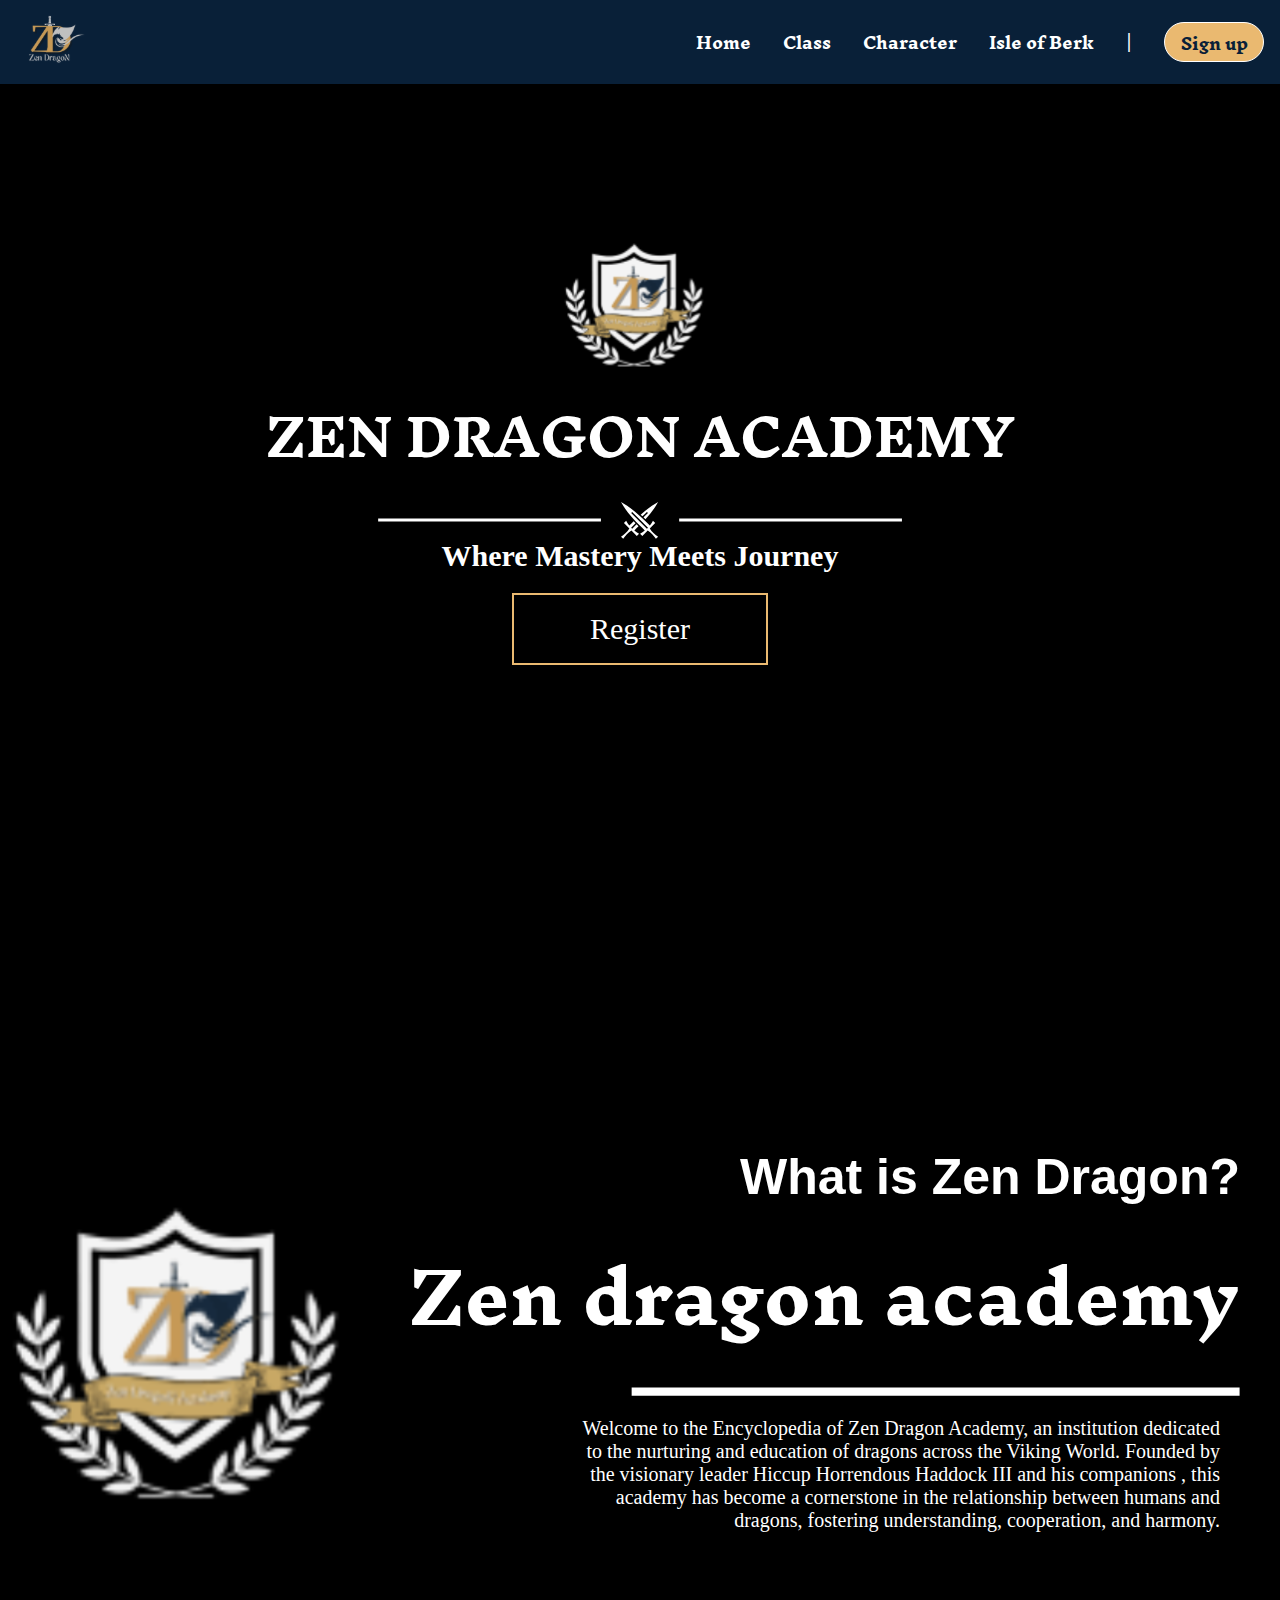
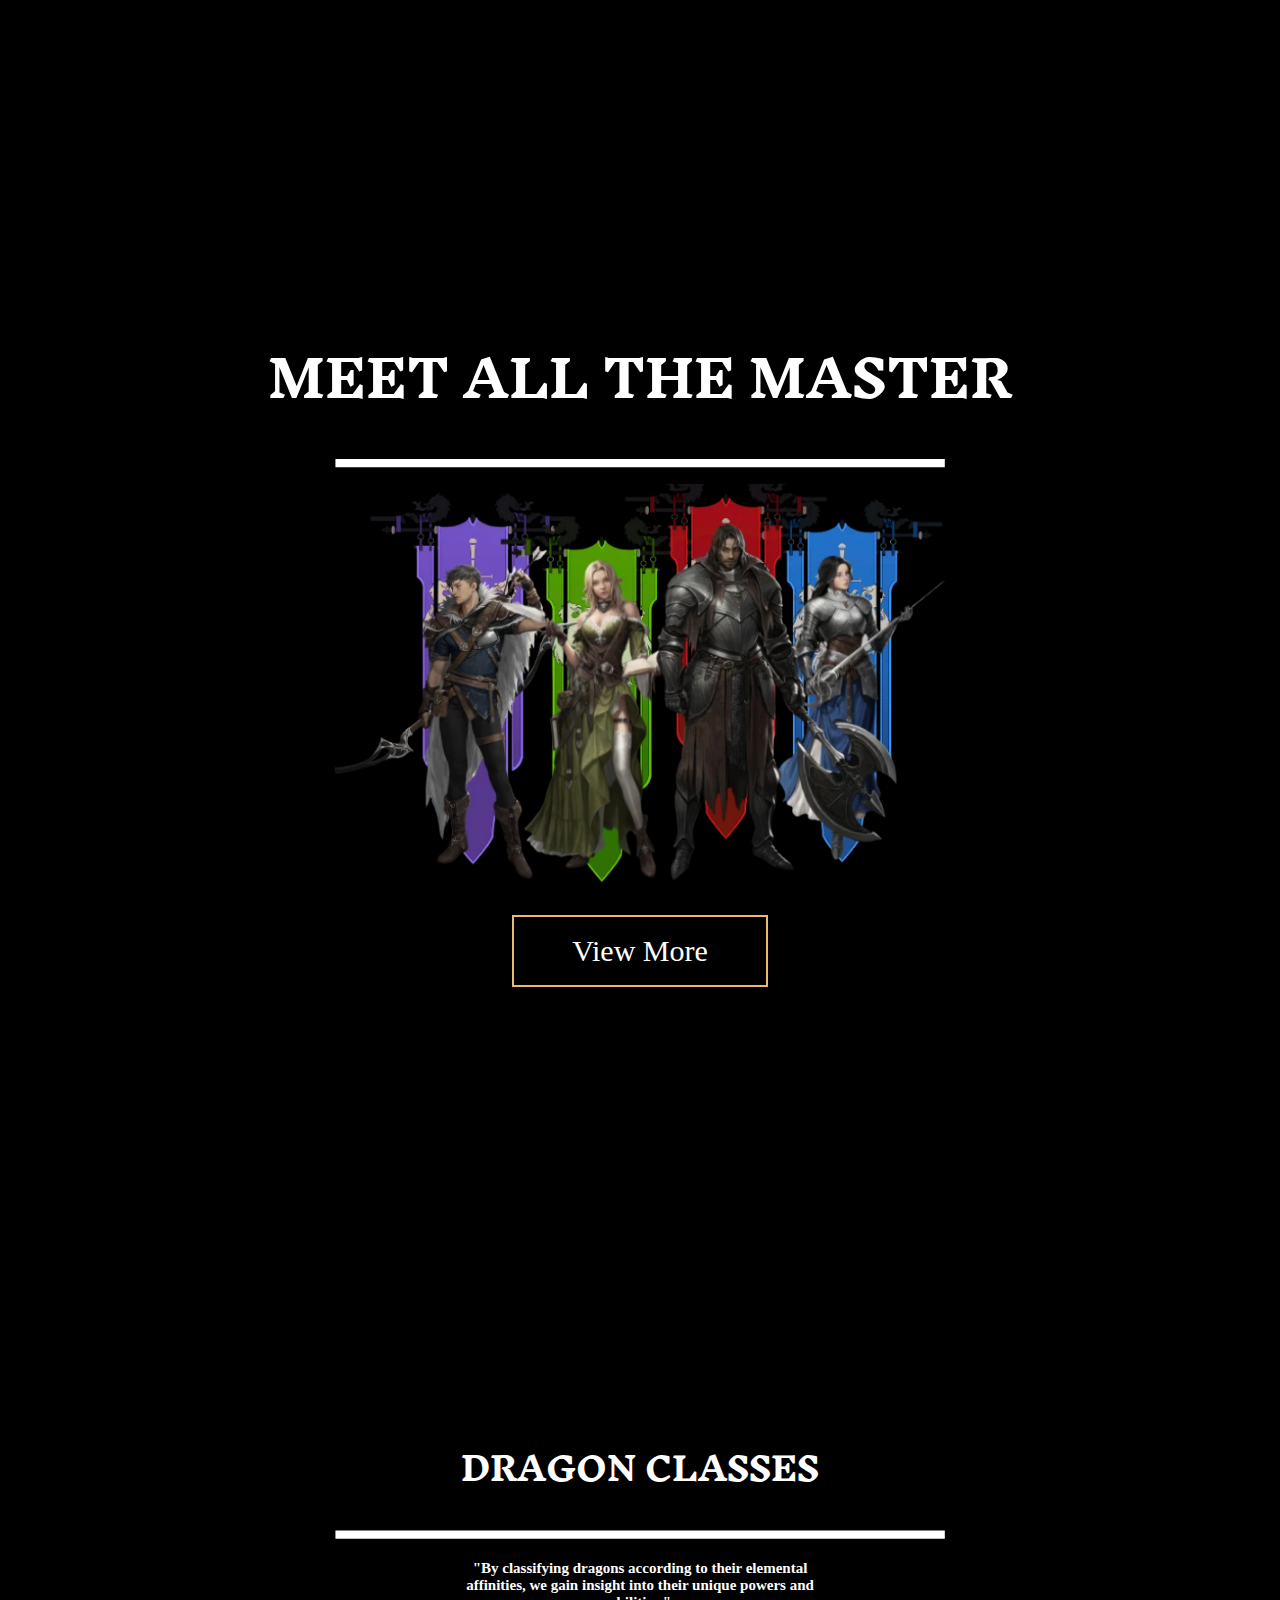
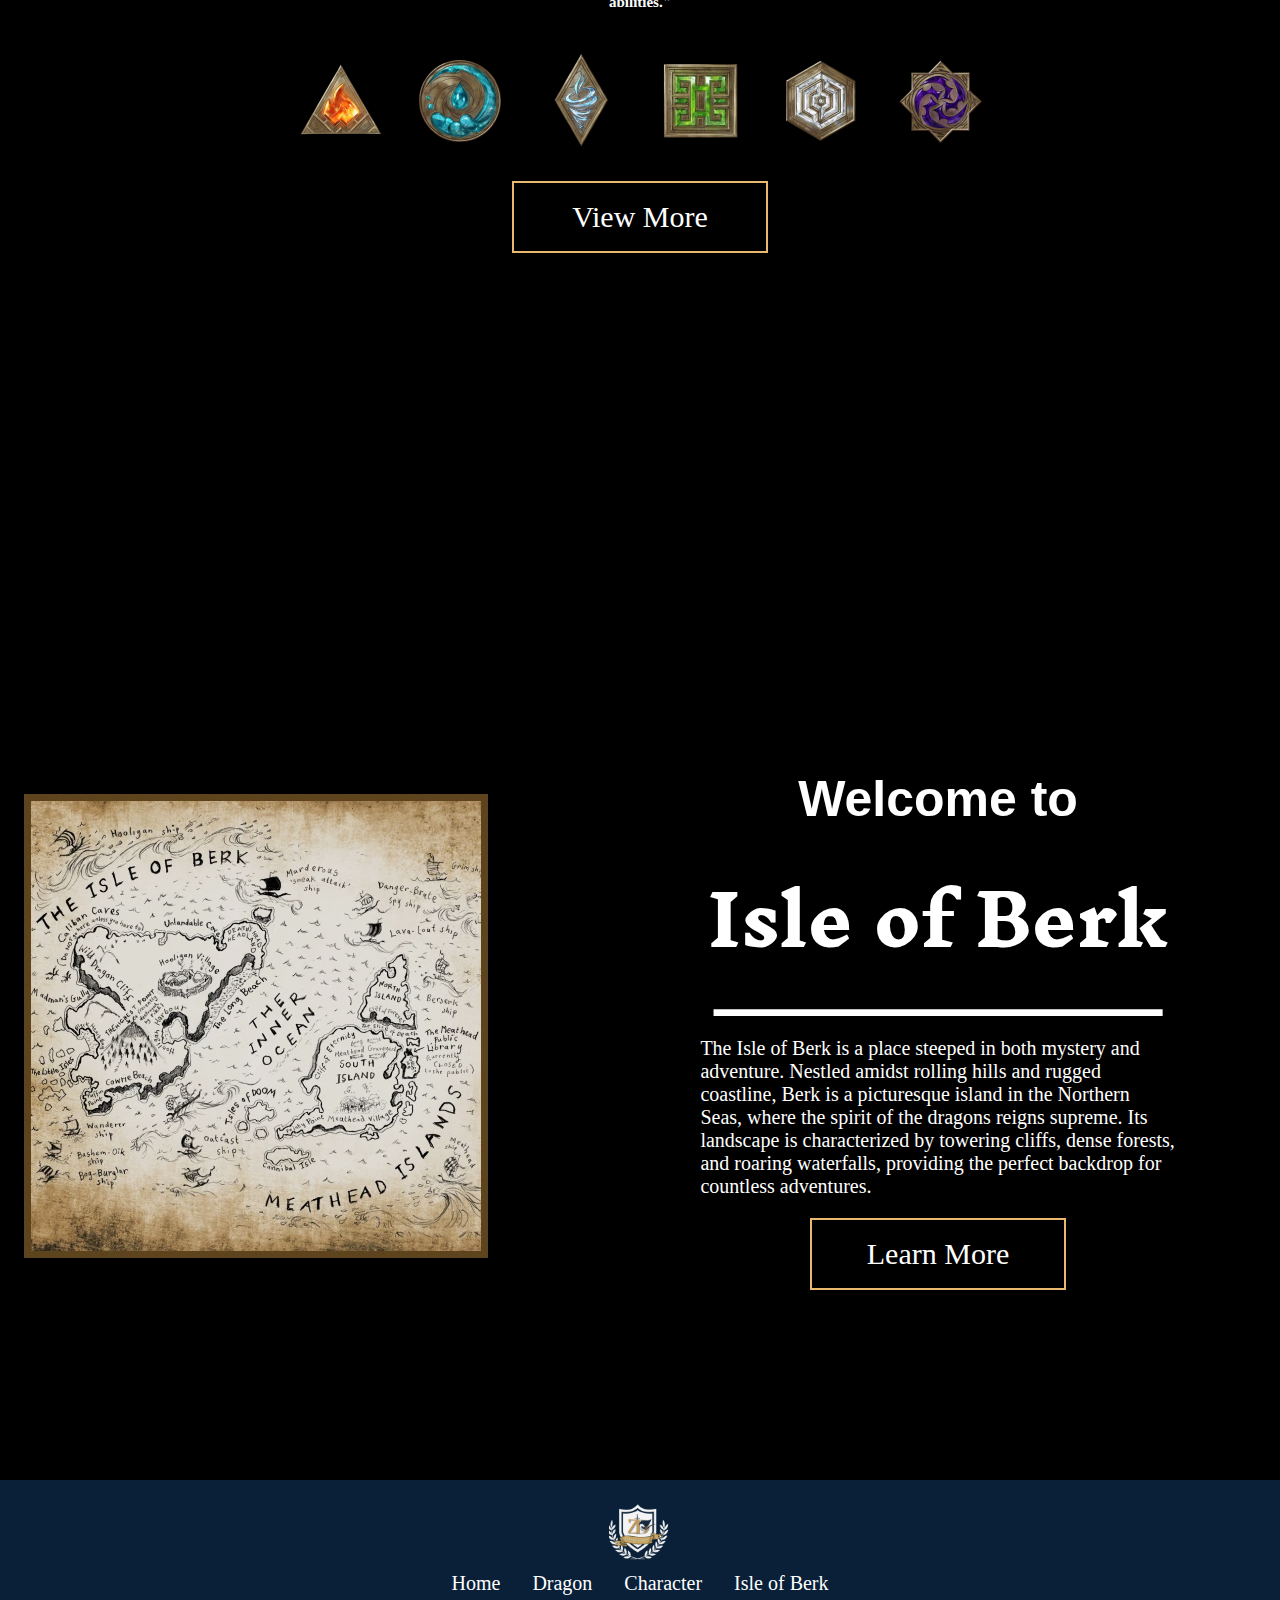
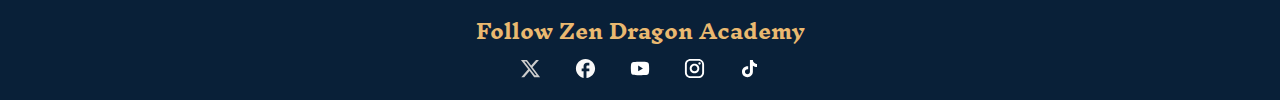
==== index.html @ fc59d3f0 "Add files via upload" ====
<!DOCTYPE html>
<html lang="en">
<head>
    <meta charset="UTF-8">
    <meta name="viewport" content="width=device-width, initial-scale=1.0">
    <title>Main page</title>
    <link rel="stylesheet" href="style.css">
</head>
<body>
    <nav>
        <div class="logo">
            <img src="/asset/logo_navbar.svg" alt="Zen-Dragon-logo" />
        </div>
        <div id="menu-icon" class="menu-icon">
            <img src="/asset/bar.svg">
        </div>
        <ul id="menu-list" class="hidden">
            <li>
                <a href="/main_page/main_page.html">Home</a>
            </li>
            <li>
                <a href="/class/dragon.html">Class</a>
            </li>
            <li>
                <a href="/character/index.html">Character</a>
            </li>
            <li>
                <a href="/isle/index.html">Isle of Berk</a>
            </li>
            <div class="pembatas">
                <li><a>|</a></li>
            </div>
            <div class="sign-up" id="sign-up">
                <li>
                <a href="/register/register.html">Sign up</a>
                </li>
            </div>
        </ul>
    </nav>
    <main>
        <div class="container1">
            <img src="/asset/logo_main.svg" alt="" class="img-main">
            <h1 class="h1-main">ZEN DRAGON ACADEMY</h1>
            <div class="gambar-garis">
                <img src="/asset/Line_3.svg" alt="" class="img-garis">
                <img src="/asset/Vector.svg" alt="" class="img-pedang">
                <img src="/asset/Line_3.svg" alt="" class="img-garis">
            </div>
            <h3 class="h3-main">Where Mastery Meets Journey</h3>
            <a href="/register/register.html" class="a-character">Register</a>
        </div>  
        
        <div class="container2">
            <img src="/asset/logo_main.svg" alt="" class="img-container2">
            <div class="container-text">
                <h2 class="h2-page2">What is Zen Dragon?</h2>
                <h1 class="h1-page2">Zen dragon academy</h1>
                <img src="/asset/Line_3.svg" alt="" class="img-page2">
                <p class="p-page2">Welcome to the Encyclopedia of Zen Dragon Academy, an institution dedicated to the nurturing and education of dragons across the Viking World. Founded by the visionary leader Hiccup Horrendous Haddock III and his companions , this academy has become a cornerstone in the relationship between humans and dragons, fostering understanding, cooperation, and harmony.</p>
            </div>
        </div>

        <div class="container3">
            <h1 class="h1-page3">MEET ALL THE MASTER</h1>
            <img src="/asset/Line_3.svg" alt="" class="img-page3">
            <img src="/asset/char.png" alt="" class="img-character">
            <a href="/character/index.html" class="a-character">View More</a>
        </div>

        <div class="container4">
            <h1 class="h1-page4">DRAGON CLASSES</h1>
            <img src="/asset/Line_3.svg" alt="" class="img-page4">
            <h3 class="h3-page4">"By classifying dragons according to their elemental affinities, we gain insight into their unique powers and abilities."</h3>
            <div class="element">
                <img src="/asset/fire_element.webp" alt="" class="img-element">
                <img src="/asset/water_element.webp" alt="" class="img-element">
                <img src="/asset/air_element.webp" alt="" class="img-element">
                <img src="/asset/earth_element.webp" alt="" class="img-element">
                <img src="/asset/light_element.webp" alt="" class="img-element">
                <img src="/asset/dark_element.webp" alt="" class="img-element">
            </div>
            <a href="/class/dragon.html" class="a-character">View More</a>
        </div>

        <div class="container5">
            <img src="/asset/map.webp" alt="" class="img-map">
            <div class="container-text5">
                <h2 class="h2-page5">Welcome to</h2>
                <h1 class="h1-page5">Isle of Berk</h1>
                <img src="/asset/Line_3.svg" alt="" class="img-page2">
                <p class="p-page5">The Isle of Berk is a place steeped in both mystery and adventure. Nestled amidst rolling hills and rugged coastline, Berk is a picturesque island in the Northern Seas, where the spirit of the dragons reigns supreme. Its landscape is characterized by towering cliffs, dense forests, and roaring waterfalls, providing the perfect backdrop for countless adventures.</p>
                <a href="" class="a-character">Learn More</a>
            </div>
        </div>
    </main>
    <footer>
        <img src="/asset/logo_footer.svg" alt="" class="logo-footer">
        <ul class="ul-footer">
            <li class="li-footer">
                <a href="" class="a-footer">Home</a>
            </li>
            <li class="li-footer">
                <a href="/class/dragon.html" class="a-footer">Dragon</a>
            </li>
            <li class="li-footer">
                <a href="/character/index.html" class="a-footer">Character</a>
            </li>
            <li class="li-footer">
                <a href="/isle/index.html" class="a-footer">Isle of Berk</a>
            </li>
        </ul>
        <h1 class="h1-footer">Follow Zen Dragon Academy</h1>
        <div class="container-sosmed">
            <img src="/asset/x.svg" alt="" class="img-sosmed">
            <img src="/asset/facebook.svg" alt="" class="img-sosmed">
            <img src="/asset/youtube.svg" alt="" class="img-sosmed">
            <img src="/asset/instagram.svg" alt="" class="img-sosmed">
            <img src="/asset/tiktok.svg" alt="" class="img-sosmed">
        </div>
    </footer>
    <script src="apps.js"></script>
</body>
</html>
---- style.css ----
@font-face{
    font-family: 'inknut';
    src: url(../asset/InknutAntiqua-Bold.ttf)format('truetype');
  }
  *,
  html {
    padding: 0;
    margin: 0;
    box-sizing: border-box;
  }
  
  body {
    background-color: #000000;
  }
  
  nav {
    position: absolute;
    top: 0;
    width: 100%;
    /* background-color: #092038; */
    display: flex;
    justify-content: space-between;
    padding: 0rem 1rem;
    height: 20 dvh;
    z-index: 100;
  }
  
  nav:hover{
    background-color: #092038;
    transition: all 0.5s ease;
  }
  nav ul {
    display: flex;
    align-items: center;
    gap: 2rem;
    list-style: none;
  }
  
  nav div img {
    width: 80px;
    justify-content: center;
  }
  
  nav ul li a {
    text-decoration: none;
    font-family: 'inknut',system-ui, -apple-system, BlinkMacSystemFont, 'Segoe UI', Roboto, Oxygen, Ubuntu, Cantarell, 'Open Sans', 'Helvetica Neue', sans-serif;
    color: #ffffff;
    font-weight: 500;
    padding: 8px 0;
    transition: all;
    transition-duration: 300ms;
  }
  nav ul #login:hover{
    border: 3px solid #af8a54;
    border-spacing: 30px;
    border-radius: 20px;
    background-color: rgb(255, 255, 255);
    width: 100px;
    height: 40px;
    color: #cc7c05;
    transition: all;
  }
  
  nav ul #sign-up a{
    color: #092038;
  }
  nav ul #sign-up {
    border: 1.5px solid #ffffff;
    border-radius: 20px;
    background-color: #EAB970;
    width: 100px;
    height: 40px;
    align-content: center;
    text-align: center;
  }
  
  nav ul #sign-up:hover{
    border: 3px solid #ffffff;
    border-spacing: 30px;
    border-radius: 20px;
    background-color: #C69956;
    width: 100px;
    height: 40px;
    transition: all;
  }
  
  nav ul li a:hover {
    color: #EAB970;
    border-bottom: 1px solid #EAB970;
  }
  
  .menu-icon {
    width: 40px;
    display: none;
    margin: 3vw;
  }

main {
  padding-top: 0rem;
}
.container1{
    background-image: url(../asset/back\ welcome.webp);
    background-size: cover;
    height: 100vh;
    display: flex;
    justify-content: center;
    align-items: center;
    flex-direction: column;
}

.gambar-garis{
    display: flex;
    justify-content: center;
    align-items: center;
    gap: 20px;
}

.h1-main{
    color: white;
    font-family: 'inknut';
    font-size: 50px;
}

.img-main{
    width: 12%;
}

.h3-main{
    color: white;
    font-size: 30px;
    padding-bottom: 20px;
}

.kotak-register{
    border: 1px solid white;
    width: 20%;
    height: 7%;
    display: flex;
    justify-content: center;
    align-items: center;
}

.a-register{
    color: white;
    text-decoration: none;
    font-size: 30px;
}

.a-register:hover{
    text-decoration: underline;
}

.container2{
    border: 10px solid black;
    display: flex;
    justify-content: center;
    align-items: center;
    height: 100vh;
    background-image: url(../asset/back\ welcome\ 2.webp);
    background-size: cover;
}

.img-container2{
    width: 100%;
}

.container-text{
    display: flex;
    flex-direction: column;
    justify-content: center;
    align-items: end;
    text-align: right;
    padding-right: 30px;
}

.h2-page2{
    font-size: 50px;
    color: white;
    font-family: Arial, Helvetica, sans-serif;
}

.h1-page2{
    color: white;
    font-size: 70px;
    font-family: 'inknut';
}

.img-page2{
    width: 70%;
}

.p-page2{
    color: white;
    font-size: 20px;
    width: 80%;
    padding: 20px;
}

.container3{
    background-image: url(../asset/back\ char\ welcome.webp);
    display: flex;
    flex-direction: column;
    justify-content: center;
    align-items: center;
    padding: 30px;
    height: 100vh;
    width: 100%;
}

.h1-page3{
    color: white;
    font-family: 'inknut';
    font-size: 50px;
}

.img-page3{
    width: 50%;
    height: 5%;
}

.img-character{
    width: 60%;
    padding-bottom: 30px;
}

.a-character{
    display: flex;
    justify-content: center;
    align-items: center;
    font-size: 30px;
    text-decoration: none;
    color: white;
    border: 2px solid #EAB970;
    width: 20vw;
    height: 8vh;
}

.a-character:hover{
    text-decoration: underline;
    transition: 0.5s ease-in-out;
}

.container4{
    height: 120vh;
    display: flex;
    justify-content: center;
    align-items: center;
    flex-direction: column;
    padding: 30px;
    background-image: url(../asset/bcak\ naga\ 2.webp);
    background-size: cover;
}

.h1-page4{
    color: white;
    font-family: 'inknut';
}

.img-page4{
    width: 50%;
    height: 5%;
}

.h3-page4{
    color: white;
    text-align: center;
    font-size: 15px;
    width: 30%;
    padding-bottom: 40px;
}

.element{
    display: flex;
    justify-content: center;
    align-items: center;
    gap: 20px;
    padding-bottom: 30px;
}

.container5{
    height: 100vh;
    display: flex;
    justify-content: center;
    align-items: center;
    padding: 20px;
    gap: 10%;
    background-image: url(../asset/map\ back.webp);
    background-size: cover;
}

.container-text5{
    display: flex;
    flex-direction: column;
    justify-content: center;
    align-items:center;
    text-align: left;
    /* padding-right: 30px; */
}

.h2-page5{
    font-size: 50px;
    color: white;
    font-family: Arial, Helvetica, sans-serif;
}

.h1-page5{
    color: white;
    font-size: 70px;
    font-family: 'inknut';
}

.img-page5{
    width: 70%;
}

.p-page5{
    color: white;
    font-size: 20px;
    width: 80%;
    padding: 20px;
    text-align: left;
}

.a-map{
    display: flex;
    justify-content: center;
    align-items: center;
    font-size: 30px;
    text-decoration: none;
    color: black;
    background-color: white;
    opacity: 80%;
    border: 5px solid #EAB970;
    width: 20vw;
    height: 8vh;
}

.a-map:hover{
    text-decoration: underline;
}

footer{
    background-color: #092038;
    display: flex;
    flex-direction: column;
    justify-content: center;
    align-items: center;
    padding: 20px;
}

.ul-footer{
    display: flex;
    gap: 2rem;
    padding: 10px;
}

.li-footer{
    list-style: none;
}

.a-footer{
    font-size: 20px;
    text-decoration: none;
    color: #ffffff;
}

.a-footer:hover{
    text-decoration: underline;
}

.h1-footer{
    font-family: 'inknut';
    color: #EAB970;
    max-width: 90%;
    font-size: 20px;
}

.container-sosmed{
    display: flex;
    gap: 2rem;
    cursor: pointer;
    justify-content: center;
    align-items: center;
}

.logo-footer{
    width: 5%;
}

.img-sosmed{
    width: 6%;
}



@media screen and (min-width:540px) and (max-width: 1024px) {
    nav {
    flex-wrap: wrap;
    position: fixed;
    width: 100%;
    top: 0;
    padding-bottom: 0vh;
    justify-items: center;
    z-index: 2;
    }

    nav ul .pembatas{
    display: none;
    }

    nav ul{
    flex-direction: column;
    width: 100%;
    margin-bottom: 3vh;
    }
    #login{
    align-content: center;
    align-items: center;
    }
    #login li{
    margin-bottom: 0.5vw;
    }

    #sign-up{
    align-content: center;
    align-items: center;
    }
    #sign-up li{
    margin-bottom: 0.5vw;
    }
    nav ul li{
    margin-bottom: -2vh;
    }

    /* nav ul li:last-of-type {
    padding-bottom: 8px;
    } */

    nav ul.hidden {
    display: none;
    }
    .logo{
    margin-bottom: -10px;
    }
    .menu-icon {
    display: flex;
    align-items: center;
    }

    nav ul #sign-up {
    align-content: center;
    text-align: center;
    }

    .h2-page2{
        font-size: 30px;
    }

    .h1-page2{
        font-size: 30px;
    }

    .container-text{
        width: 100%;
    }

    .container2{
        padding: 30px;
    }

    .img-container2{
        width: 50%;
    }

    .h2-page5{
        font-size: 40px;
    }

    .h1-page5{
        font-size: 30px;
    }

    .container5{
        gap: 0;
    }

    .container-text5 p{
        text-align: center;
    }

    .h1-page3{
        font-size: 40px;
    }

    .h1-main{
        font-size: 40px;
    }

    .h3-page4{
        font-size: 30px;
        width: 70%;
    }

    .img-element{
        width: 10%;
    }
}

@media screen and (min-width: 300px) and (max-width: 539px) {
    nav {
        background-color: #092038;
        display: flex;
        flex-wrap: wrap;
        width: 100%;
        top: 0;
        padding-bottom: 0vh;
        justify-items: center;
      }
      
      nav ul .pembatas{
        display: none;
      }
      
      nav ul{
        /* border: solid green; */
        flex-direction: column;
        width: 100%;
        margin-bottom: 3vh;
        text-align: center;
        
      }
      #login{
        align-content: center;
        align-items: center;
      }
      #login li{ 
        margin-bottom: 0.5vw;
      }
      
      #sign-up{
        align-content: center;
        align-items: center;
      }
      #sign-up li{
        margin-bottom: 0.5vw;
      }
      nav ul li{
        margin-bottom: -2vh;
        text-align: center;
      }
      
      nav ul.hidden {
        display: none;
      }
      .logo img{
      height: 7vh;
      max-height: 7vh;
      /* border: solid red; */
      align-items: center;
    }
    .menu-icon {
      display: flex;
      align-items: center;
      /* border: solid blue; */
      width: 3vw;
    }
    
    nav ul #sign-up {
      align-content: center;
      text-align: center;
    }
    .h1-main{
        font-size: 20px;
    }

    .img-main{
        width: 20%;
    }

    .img-garis{
        width: 20%;
    }

    .h3-main{
        font-size: 20px;
    }

    .a-register{
        font-size: 20px;
    }

    .kotak-register{
        width: 40vw;
    }

    .container1{
        height: 100vh;
    }

    .h2-page2{
        font-size: 20px;
        text-align: center;
    }

    .h1-page2{
        font-size: 20px;
        width: 100%;
        text-align: center;
    }

    .container2{
        text-align: center;
        flex-direction: column;
    }

    .container-text{
        justify-content: center;
        align-items: center;
    }

    .p-page2{
        justify-content: center;
        align-items: center;
        text-align: center;
    }

    .img-container2{
        width: 20%;
    }

    .container3{
        height: 50vh;
    }
    .container3{
        justify-content: start;
    }

    .h1-page3{
        font-size: 15px;
    }

    .container-text5{
        width: 100%;
        display: flex;
        justify-content: center;
        align-items: center;
    }

    .img-character{
        width: 100%;
    }

    .a-character{
        width: 20vw;
        font-size: 10px;
        height: 5vh;
    }

    .h1-page4{
        font-size: 20px;
    }

    .h3-page4{
        font-size: 20px;
        width: 40vw;
    }

    .img-element{
        width: 10%;
    }

    .element{
        display: flex;
        justify-content: center;
        align-items: center;
    }

    .container4{
        height: 80vh;
        background-image: url(../asset/bcak\ naga\ 2.webp);
        background-size: cover;
    }

    .container5{
        flex-direction: column;
        justify-content: center;
        align-items: center;
        gap: 1rem;
    }

    .img-map{
        width: 30%;
    }

    .h2-page5{
        font-size: 20px;
    }

    .h1-page5{
        font-size: 20px;
    }

    .p-page5{
        text-align: center;
    }

    .container1, .container2,.container3,.container4,.container5{
        width: 100%;
        padding: 20px;
    }
    .logo-footer{
        width: 20%;
    }

    .ul-footer{
        display: flex;
        gap: 2rem;
        padding: 10px;
    }
    
    .li-footer{
        list-style: none;
    }
    
    .a-footer{
        font-size: 15px;
        text-decoration: none;
        color: #ffffff;
    }
    
    .a-footer:hover{
        text-decoration: underline;
    }
    
    .h1-footer{
        font-family: 'inknut';
        color: #EAB970;
        font-size: 15px;
    }
    
    .container-sosmed{
        display: flex;
        gap: 1rem;
        cursor: pointer;
        justify-content: center;
        align-items: center;
    }

    .img-sosmed{
        width: 10%;
    }

    footer{
        width: 100%;
    }
}
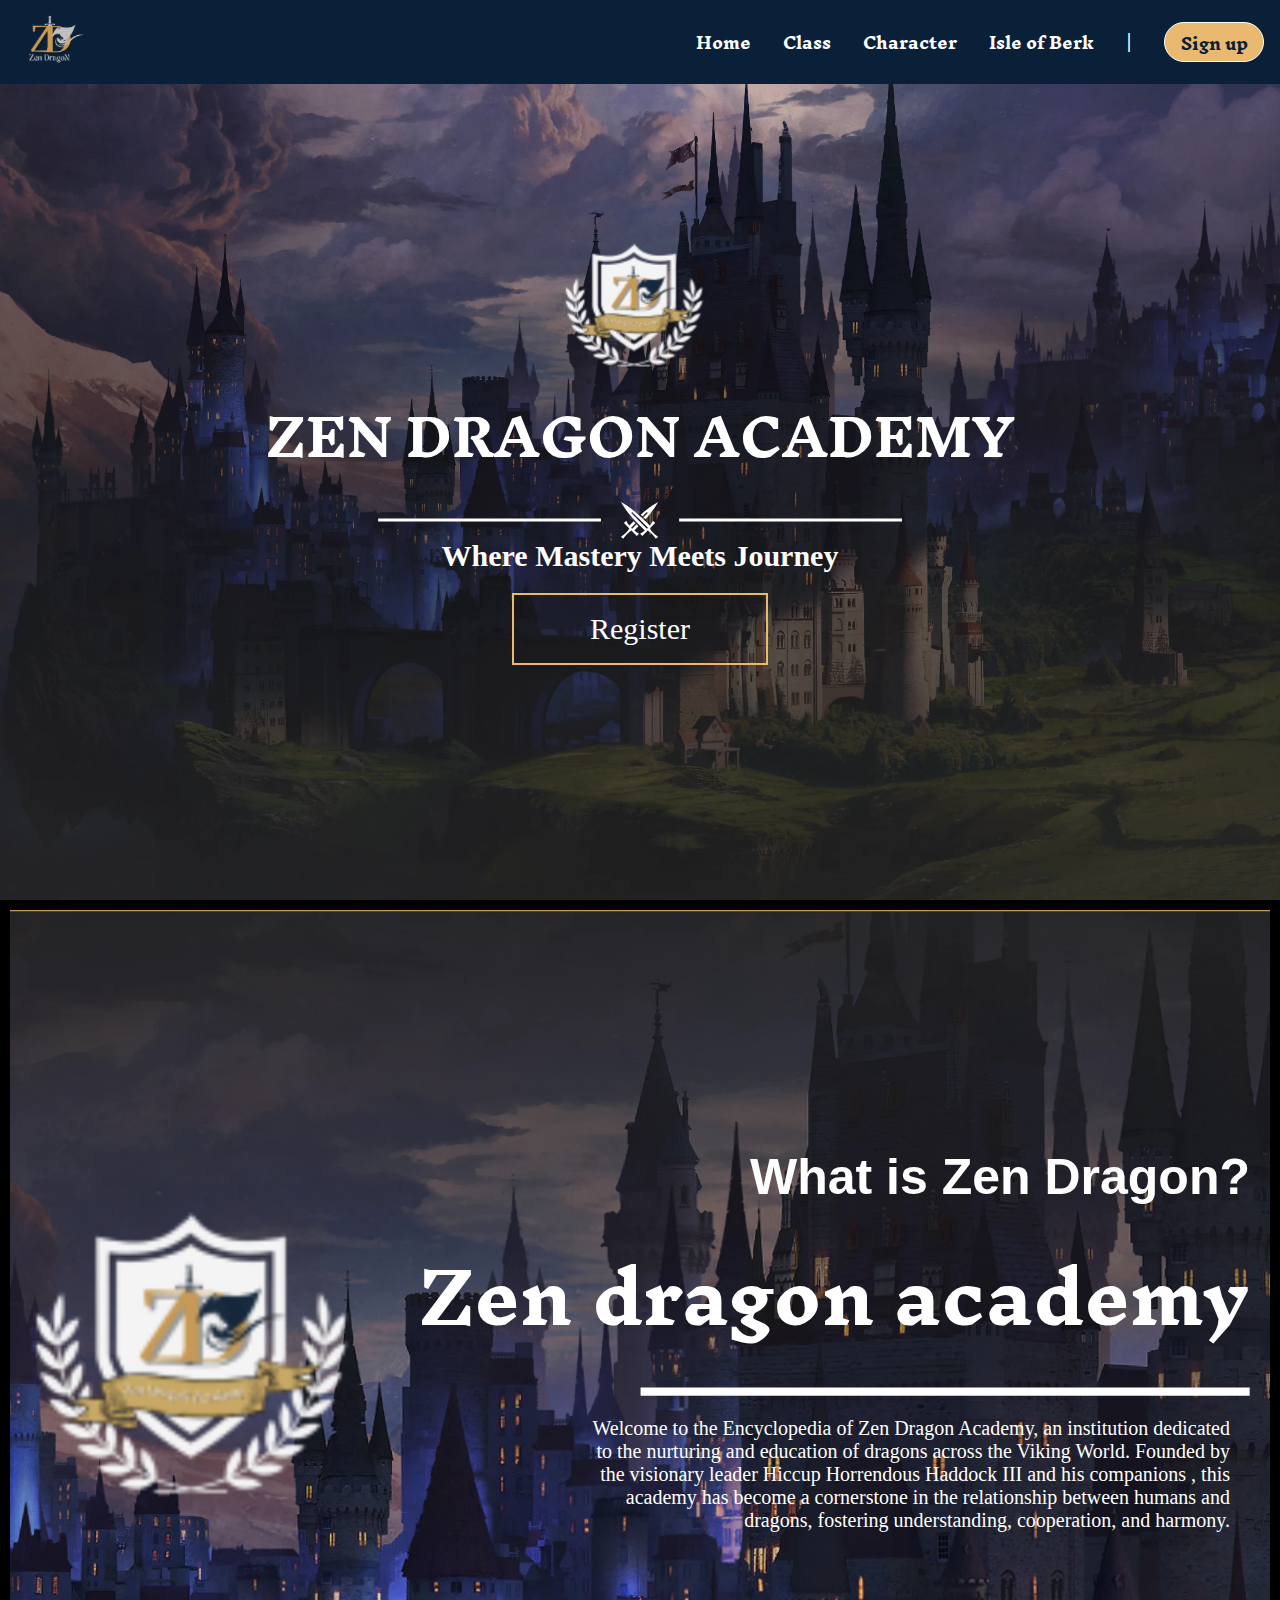
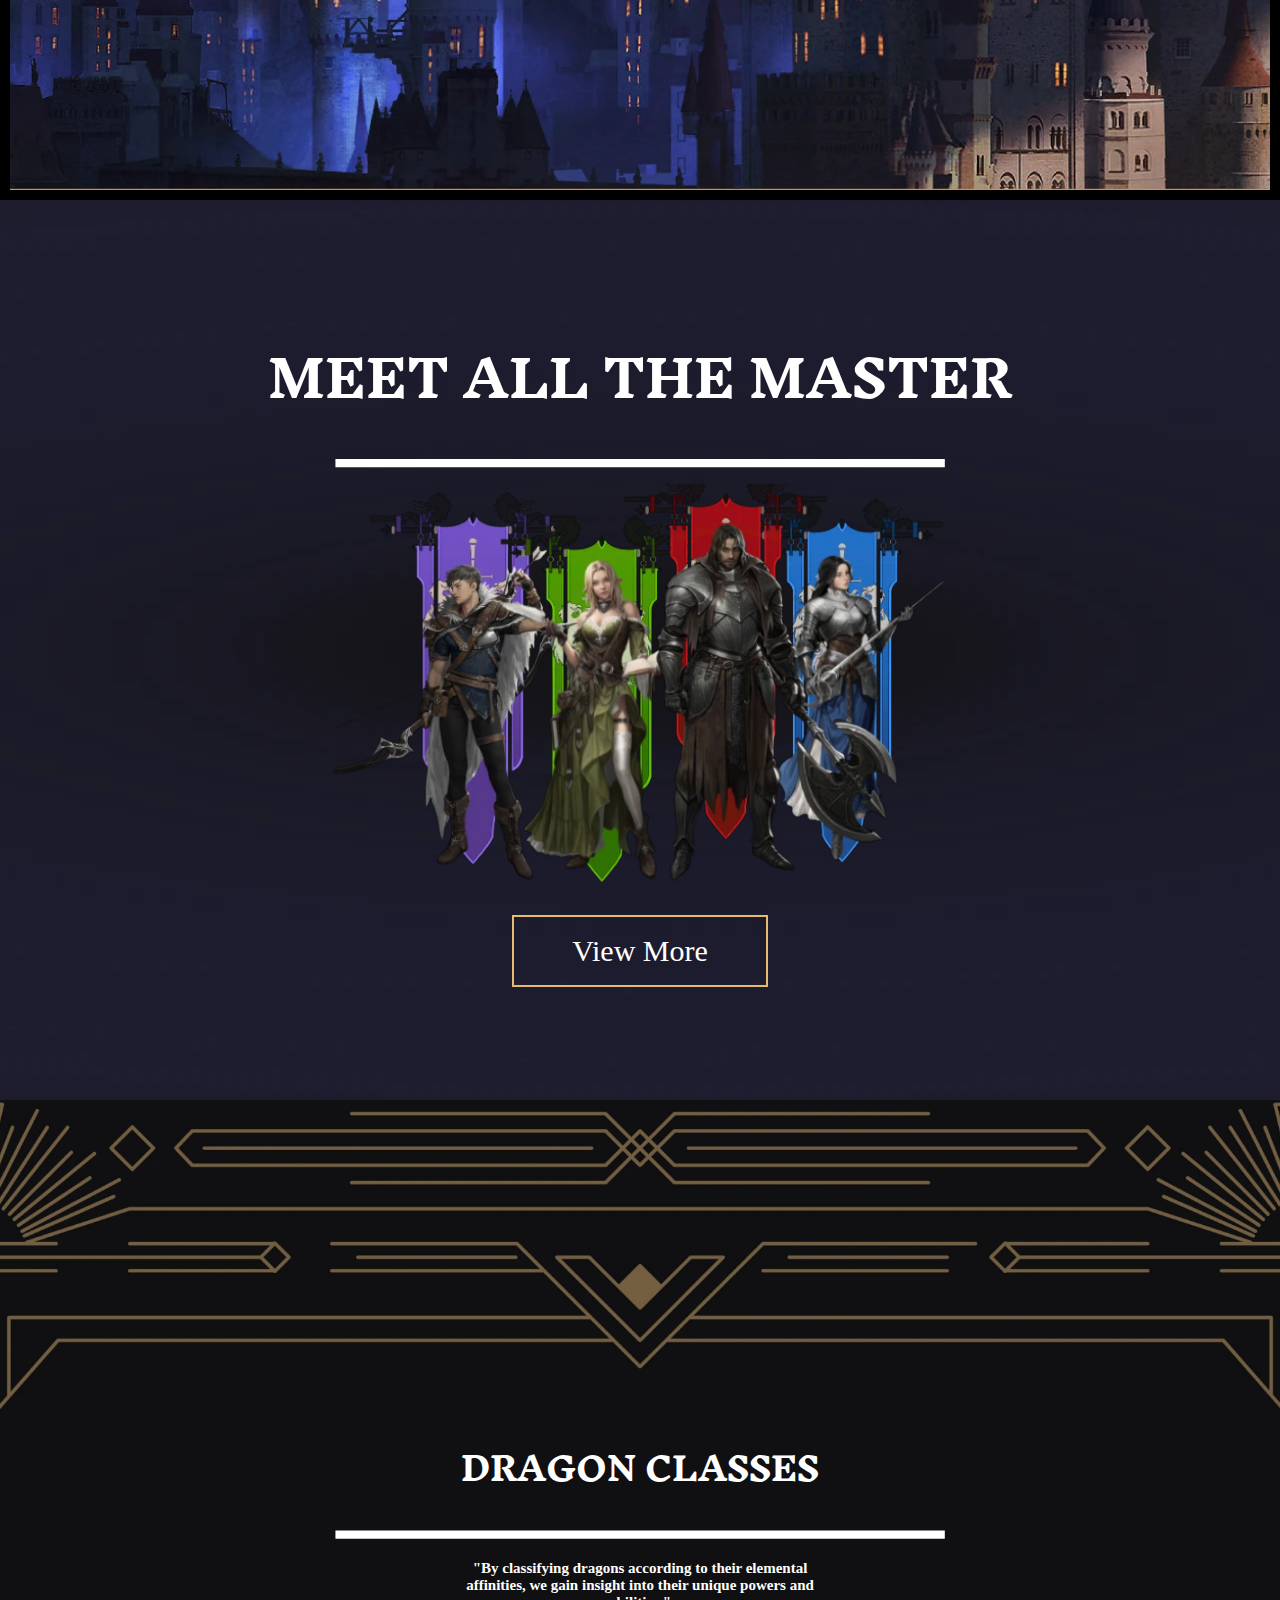
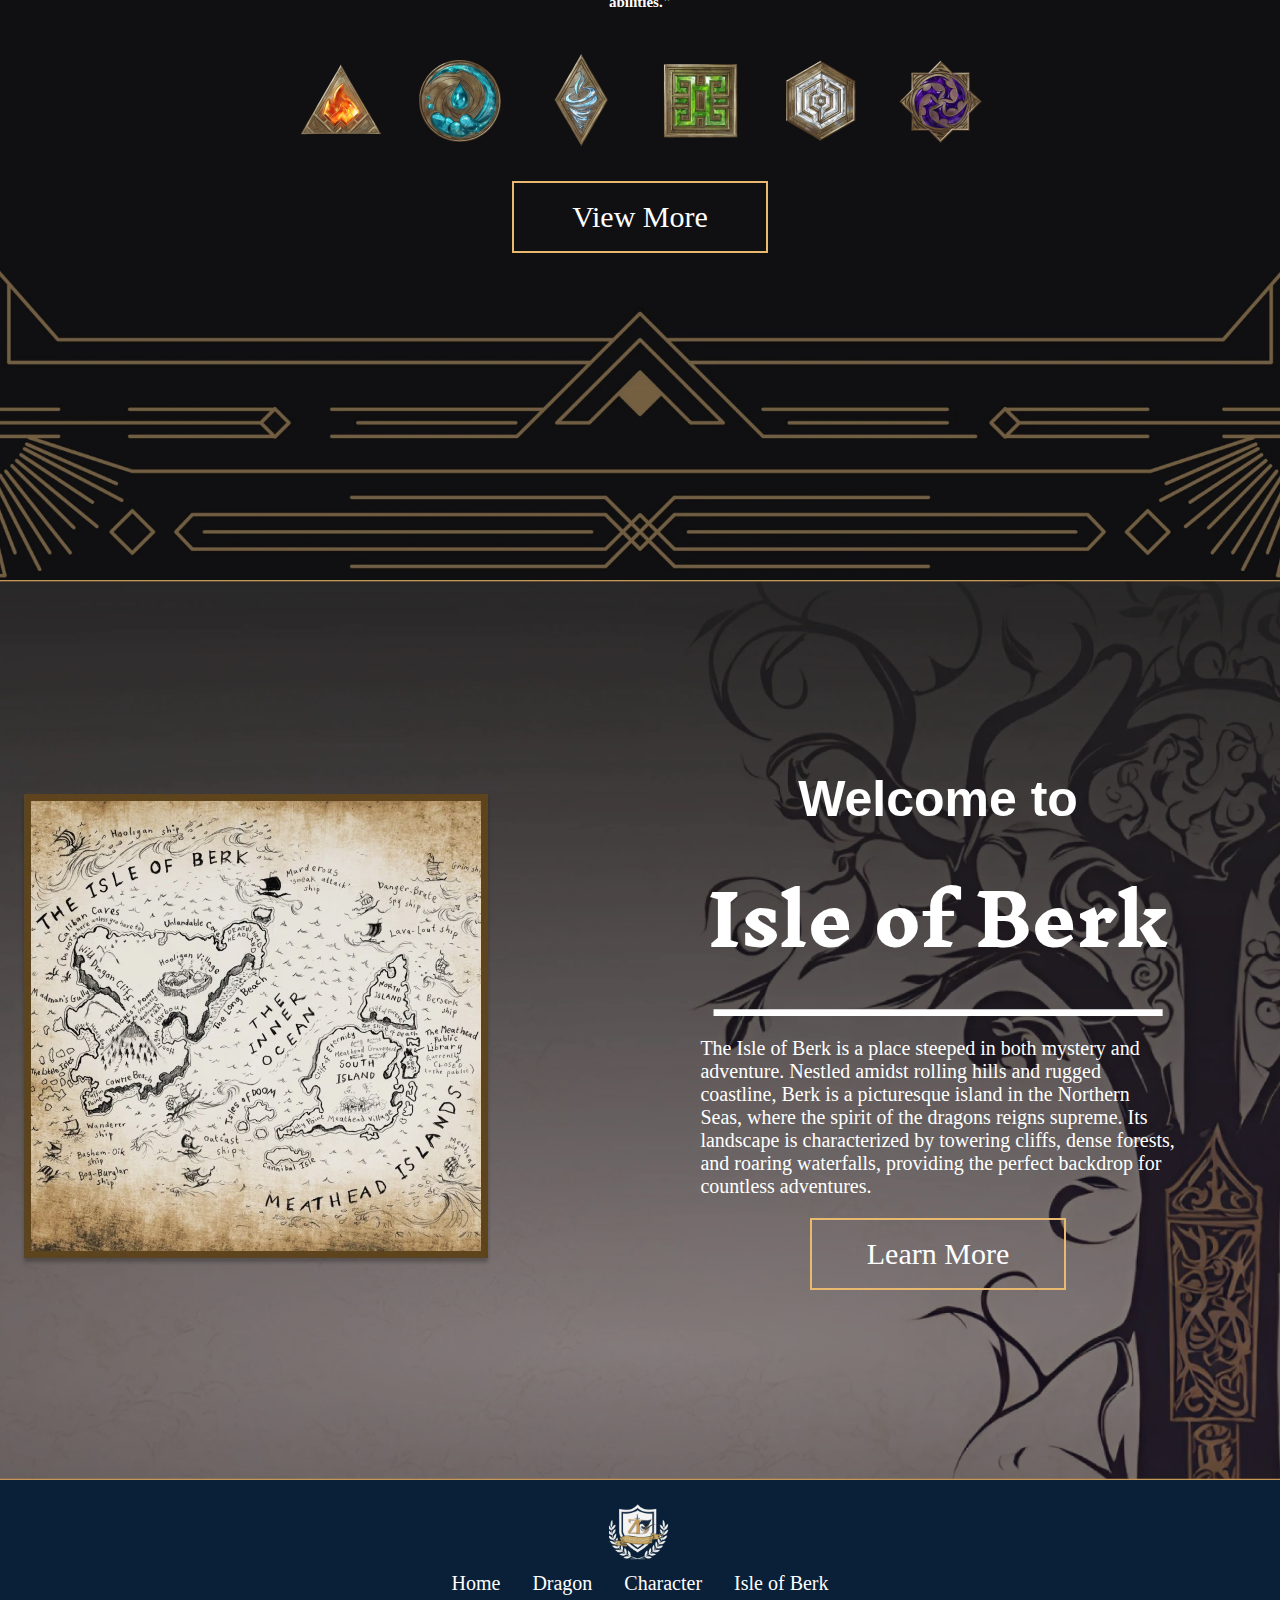
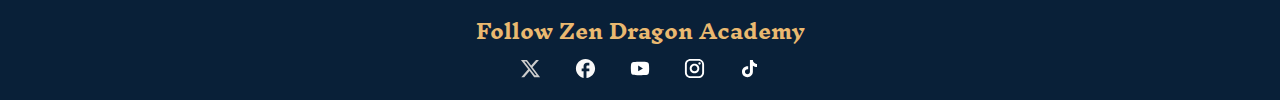
==== commit fb1e5001: "init" ====
--- a/index.html
+++ b/index.html
@@ -9,115 +9,115 @@
 <body>
     <nav>
         <div class="logo">
-            <img src="/asset/logo_navbar.svg" alt="Zen-Dragon-logo" />
+            <img src="./asset/logo_navbar.svg" alt="Zen-Dragon-logo" />
         </div>
         <div id="menu-icon" class="menu-icon">
-            <img src="/asset/bar.svg">
+            <img src="./asset/bar.svg">
         </div>
         <ul id="menu-list" class="hidden">
             <li>
-                <a href="/main_page/main_page.html">Home</a>
+                <a href="#">Home</a>
             </li>
             <li>
-                <a href="/class/dragon.html">Class</a>
+                <a href="./class/dragon.html">Class</a>
             </li>
             <li>
-                <a href="/character/index.html">Character</a>
+                <a href="./character/index.html">Character</a>
             </li>
             <li>
-                <a href="/isle/index.html">Isle of Berk</a>
+                <a href="./isle/index.html">Isle of Berk</a>
             </li>
             <div class="pembatas">
                 <li><a>|</a></li>
             </div>
             <div class="sign-up" id="sign-up">
                 <li>
-                <a href="/register/register.html">Sign up</a>
+                <a href="./register/register.html">Sign up</a>
                 </li>
             </div>
         </ul>
     </nav>
     <main>
         <div class="container1">
-            <img src="/asset/logo_main.svg" alt="" class="img-main">
+            <img src="./asset/logo_main.svg" alt="" class="img-main">
             <h1 class="h1-main">ZEN DRAGON ACADEMY</h1>
             <div class="gambar-garis">
-                <img src="/asset/Line_3.svg" alt="" class="img-garis">
-                <img src="/asset/Vector.svg" alt="" class="img-pedang">
-                <img src="/asset/Line_3.svg" alt="" class="img-garis">
+                <img src="./asset/Line_3.svg" alt="" class="img-garis">
+                <img src="./asset/Vector.svg" alt="" class="img-pedang">
+                <img src="./asset/Line_3.svg" alt="" class="img-garis">
             </div>
             <h3 class="h3-main">Where Mastery Meets Journey</h3>
-            <a href="/register/register.html" class="a-character">Register</a>
+            <a href="./register/register.html" class="a-character">Register</a>
         </div>  
         
         <div class="container2">
-            <img src="/asset/logo_main.svg" alt="" class="img-container2">
+            <img src="./asset/logo_main.svg" alt="" class="img-container2">
             <div class="container-text">
                 <h2 class="h2-page2">What is Zen Dragon?</h2>
                 <h1 class="h1-page2">Zen dragon academy</h1>
-                <img src="/asset/Line_3.svg" alt="" class="img-page2">
+                <img src="./asset/Line_3.svg" alt="" class="img-page2">
                 <p class="p-page2">Welcome to the Encyclopedia of Zen Dragon Academy, an institution dedicated to the nurturing and education of dragons across the Viking World. Founded by the visionary leader Hiccup Horrendous Haddock III and his companions , this academy has become a cornerstone in the relationship between humans and dragons, fostering understanding, cooperation, and harmony.</p>
             </div>
         </div>
 
         <div class="container3">
             <h1 class="h1-page3">MEET ALL THE MASTER</h1>
-            <img src="/asset/Line_3.svg" alt="" class="img-page3">
-            <img src="/asset/char.png" alt="" class="img-character">
-            <a href="/character/index.html" class="a-character">View More</a>
+            <img src="./asset/Line_3.svg" alt="" class="img-page3">
+            <img src="./asset/char.png" alt="" class="img-character">
+            <a href="./character/index.html" class="a-character">View More</a>
         </div>
 
         <div class="container4">
             <h1 class="h1-page4">DRAGON CLASSES</h1>
-            <img src="/asset/Line_3.svg" alt="" class="img-page4">
+            <img src="./asset/Line_3.svg" alt="" class="img-page4">
             <h3 class="h3-page4">"By classifying dragons according to their elemental affinities, we gain insight into their unique powers and abilities."</h3>
             <div class="element">
-                <img src="/asset/fire_element.webp" alt="" class="img-element">
-                <img src="/asset/water_element.webp" alt="" class="img-element">
-                <img src="/asset/air_element.webp" alt="" class="img-element">
-                <img src="/asset/earth_element.webp" alt="" class="img-element">
-                <img src="/asset/light_element.webp" alt="" class="img-element">
-                <img src="/asset/dark_element.webp" alt="" class="img-element">
+                <img src="./asset/fire_element.webp" alt="" class="img-element">
+                <img src="./asset/water_element.webp" alt="" class="img-element">
+                <img src="./asset/air_element.webp" alt="" class="img-element">
+                <img src="./asset/earth_element.webp" alt="" class="img-element">
+                <img src="./asset/light_element.webp" alt="" class="img-element">
+                <img src="./asset/dark_element.webp" alt="" class="img-element">
             </div>
-            <a href="/class/dragon.html" class="a-character">View More</a>
+            <a href="./class/dragon.html" class="a-character">View More</a>
         </div>
 
         <div class="container5">
-            <img src="/asset/map.webp" alt="" class="img-map">
+            <img src="./asset/map.webp" alt="" class="img-map">
             <div class="container-text5">
                 <h2 class="h2-page5">Welcome to</h2>
                 <h1 class="h1-page5">Isle of Berk</h1>
-                <img src="/asset/Line_3.svg" alt="" class="img-page2">
+                <img src="./asset/Line_3.svg" alt="" class="img-page2">
                 <p class="p-page5">The Isle of Berk is a place steeped in both mystery and adventure. Nestled amidst rolling hills and rugged coastline, Berk is a picturesque island in the Northern Seas, where the spirit of the dragons reigns supreme. Its landscape is characterized by towering cliffs, dense forests, and roaring waterfalls, providing the perfect backdrop for countless adventures.</p>
-                <a href="" class="a-character">Learn More</a>
+                <a href="./isle/index.html" class="a-character">Learn More</a>
             </div>
         </div>
     </main>
     <footer>
-        <img src="/asset/logo_footer.svg" alt="" class="logo-footer">
+        <img src="./asset/logo_footer.svg" alt="" class="logo-footer">
         <ul class="ul-footer">
             <li class="li-footer">
                 <a href="" class="a-footer">Home</a>
             </li>
             <li class="li-footer">
-                <a href="/class/dragon.html" class="a-footer">Dragon</a>
+                <a href="./class/dragon.html" class="a-footer">Dragon</a>
             </li>
             <li class="li-footer">
-                <a href="/character/index.html" class="a-footer">Character</a>
+                <a href="./character/index.html" class="a-footer">Character</a>
             </li>
             <li class="li-footer">
-                <a href="/isle/index.html" class="a-footer">Isle of Berk</a>
+                <a href="./isle/index.html" class="a-footer">Isle of Berk</a>
             </li>
         </ul>
         <h1 class="h1-footer">Follow Zen Dragon Academy</h1>
         <div class="container-sosmed">
-            <img src="/asset/x.svg" alt="" class="img-sosmed">
-            <img src="/asset/facebook.svg" alt="" class="img-sosmed">
-            <img src="/asset/youtube.svg" alt="" class="img-sosmed">
-            <img src="/asset/instagram.svg" alt="" class="img-sosmed">
-            <img src="/asset/tiktok.svg" alt="" class="img-sosmed">
+            <img src="./asset/x.svg" alt="" class="img-sosmed">
+            <img src="./asset/facebook.svg" alt="" class="img-sosmed">
+            <img src="./asset/youtube.svg" alt="" class="img-sosmed">
+            <img src="./asset/instagram.svg" alt="" class="img-sosmed">
+            <img src="./asset/tiktok.svg" alt="" class="img-sosmed">
         </div>
     </footer>
     <script src="apps.js"></script>
 </body>
-</html>+</html>
--- a/style.css
+++ b/style.css
@@ -1,6 +1,6 @@
 @font-face{
     font-family: 'inknut';
-    src: url(../asset/InknutAntiqua-Bold.ttf)format('truetype');
+    src: url(./asset/InknutAntiqua-Bold.ttf)format('truetype');
   }
   *,
   html {
@@ -99,9 +99,11 @@
   padding-top: 0rem;
 }
 .container1{
-    background-image: url(../asset/back\ welcome.webp);
+    background-image: url(./asset/back_welcome.webp);
+    background-position: center;
     background-size: cover;
     height: 100vh;
+    width: 100%;
     display: flex;
     justify-content: center;
     align-items: center;
@@ -152,12 +154,15 @@
 
 .container2{
     border: 10px solid black;
+    background-position: center;
     display: flex;
     justify-content: center;
     align-items: center;
     height: 100vh;
-    background-image: url(../asset/back\ welcome\ 2.webp);
+    width: 100%;
+    background-image: url(./asset/back_welcome_2.webp);
     background-size: cover;
+    padding:20px;
 }
 
 .img-container2{
@@ -170,7 +175,6 @@
     justify-content: center;
     align-items: end;
     text-align: right;
-    padding-right: 30px;
 }
 
 .h2-page2{
@@ -197,7 +201,8 @@
 }
 
 .container3{
-    background-image: url(../asset/back\ char\ welcome.webp);
+    background-image: url(./asset/back_char_welcome.webp);
+    background-position: center;
     display: flex;
     flex-direction: column;
     justify-content: center;
@@ -241,13 +246,15 @@
 }
 
 .container4{
+    background-position: center;
+    width: 100%;
     height: 120vh;
     display: flex;
     justify-content: center;
     align-items: center;
     flex-direction: column;
     padding: 30px;
-    background-image: url(../asset/bcak\ naga\ 2.webp);
+    background-image: url(./asset/bcak_naga_2.webp);
     background-size: cover;
 }
 
@@ -278,13 +285,15 @@
 }
 
 .container5{
+    background-position: center;
+    width: 100%;
     height: 100vh;
     display: flex;
     justify-content: center;
     align-items: center;
     padding: 20px;
     gap: 10%;
-    background-image: url(../asset/map\ back.webp);
+    background-image: url(./asset/map_back.webp);
     background-size: cover;
 }
 
@@ -569,6 +578,12 @@
       align-content: center;
       text-align: center;
     }
+
+    .container1{
+        height: 50vh;
+        background-position: contain;
+    }
+
     .h1-main{
         font-size: 20px;
     }
@@ -593,17 +608,13 @@
         width: 40vw;
     }
 
-    .container1{
-        height: 100vh;
-    }
-
     .h2-page2{
-        font-size: 20px;
+        font-size: 10px;
         text-align: center;
     }
 
     .h1-page2{
-        font-size: 20px;
+        font-size: 10px;
         width: 100%;
         text-align: center;
     }
@@ -611,6 +622,7 @@
     .container2{
         text-align: center;
         flex-direction: column;
+        height: 50vh;
     }
 
     .container-text{
@@ -622,6 +634,7 @@
         justify-content: center;
         align-items: center;
         text-align: center;
+        font-size: 10px;
     }
 
     .img-container2{
@@ -657,27 +670,30 @@
     }
 
     .h1-page4{
-        font-size: 20px;
+        font-size: 10px;
     }
 
     .h3-page4{
-        font-size: 20px;
+        font-size: 10px;
         width: 40vw;
+        height:7vh;
     }
 
     .img-element{
-        width: 10%;
+        width: 8%;
     }
 
     .element{
         display: flex;
         justify-content: center;
         align-items: center;
+        padding-top: 0px;
+        height: auto;
     }
 
     .container4{
-        height: 80vh;
-        background-image: url(../asset/bcak\ naga\ 2.webp);
+        height: 50vh;
+        background-image: url(./asset/bcak_naga_2.webp);
         background-size: cover;
     }
 
@@ -686,6 +702,7 @@
         justify-content: center;
         align-items: center;
         gap: 1rem;
+        height: 50vh;
     }
 
     .img-map{
@@ -693,15 +710,16 @@
     }
 
     .h2-page5{
-        font-size: 20px;
+        font-size: 10px;
     }
 
     .h1-page5{
-        font-size: 20px;
+        font-size: 10px;
     }
 
     .p-page5{
         text-align: center;
+        font-size: 10px;
     }
 
     .container1, .container2,.container3,.container4,.container5{
@@ -723,7 +741,7 @@
     }
     
     .a-footer{
-        font-size: 15px;
+        font-size: 10px;
         text-decoration: none;
         color: #ffffff;
     }
@@ -735,7 +753,7 @@
     .h1-footer{
         font-family: 'inknut';
         color: #EAB970;
-        font-size: 15px;
+        font-size: 10px;
     }
     
     .container-sosmed{
@@ -753,4 +771,4 @@
     footer{
         width: 100%;
     }
-}+}
